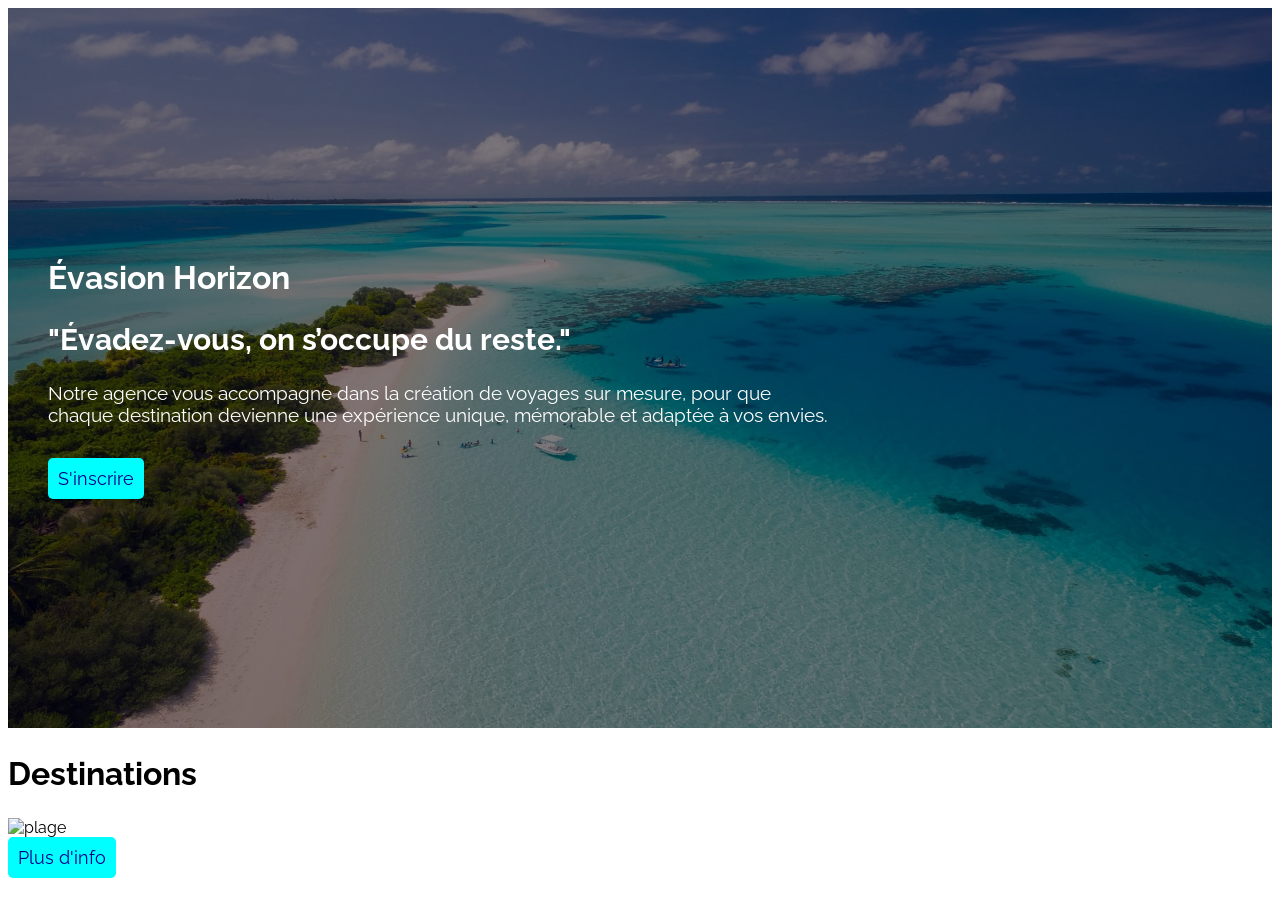
==== index.htm @ 5cdbf608 "Entete police" ====
<!DOCTYPE html>
<html lang="FR">
<head>
    <meta charset="UTF-8">
    <meta name="viewport" content="width=device-width, initial-scale=1.0">
    <link rel="stylesheet" href="sass/style.css">
    <link rel="preconnect" href="https://fonts.googleapis.com">
<link rel="preconnect" href="https://fonts.gstatic.com" crossorigin>
<link href="https://fonts.googleapis.com/css2?family=Raleway:ital,wght@0,100..900;1,100..900&display=swap" rel="stylesheet">
    <title>Accueil</title>
</head>
<body>
    
    
    <header class="TexteSurImage">
        <img class="TexteSurImage__image" src="sass/assets/maldives_main.jpg" alt="maldives">
        <div class="TexteSurImage__texte">
            <h1>Évasion Horizon</h1>
            <h2>"Évadez-vous, on s’occupe du reste."</h2>
            <p>Notre agence vous accompagne dans la création de voyages sur mesure, pour que chaque destination devienne une expérience unique, mémorable et adaptée à vos envies.</p>
            <button class="TexteSurImage__bouton" >
                <a>S'inscrire</a>
            </a>
        </div>
    </header>
    
    
    <main>
        <section class="cartes">
            <h1>Destinations</h1>
            
            <div class="carte">
                <div class="carte__texte">
                    <h1></h1>
                    <p></p>
                </div>
                <div>
                    <img class="carte__image" src="" alt="plage">
                </div>
                <button class="TexteSurImage__bouton">
                    <a>Plus d'info</a>
                </a>
            </button>
        </div>
    </section>
</main>

</body>
</html>
---- sass/style.css ----
/*
Theme Name: JHPeriple
Theme URI: https://wordpress.org/themes/JHPeriple/
Author: the WordPress team
Author URI: https://github.com/juahzm
Description: Our default theme for 2025 is designed to take full advantage of the flexibility of the block editor. Organizations and businesses have the ability to create dynamic landing pages with endless layouts using the group and column blocks. The centered content column and fine-tuned typography also makes it perfect for traditional blogs. Complete editor styles give you a good idea of what your content will look like, even before you publish. You can give your site a personal touch by changing the background colors and the accent color in the Customizer. The colors of all elements on your site are automatically calculated based on the colors you pick, ensuring a high, accessible color contrast for your visitors.
Tags: blog, one-column, custom-background, custom-colors, custom-logo, custom-menu, editor-style, featured-images, footer-widgets, full-width-template, rtl-language-support, sticky-post, theme-options, threaded-comments, translation-ready, block-styles, wide-blocks, accessibility-ready
Version: 1.3
Requires at least: 6.0
Tested up to: 6.5
Requires PHP: 7.0
License: GNU General Public License v2 or later
License URI: http://www.gnu.org/licenses/gpl-2.0.html
Text Domain: JHPeriple
This theme, like WordPress, is licensed under the GPL.
Use it to make something cool, have fun, and sharing travel experiences.
*/
/*les variables*/
/*les bases*/
html {
  font-family: "Raleway", serif;
  font-optical-sizing: auto;
  font-style: normal;
}

body {
  font-size: 16px;
}

h1 {
  font-size: clamp(1rem, 2.5vw, 3rem);
}

h2 {
  font-size: clamp(1rem, 2.5vw, 1.9rem);
}

p {
  font-size: clamp(1rem, 1.5vw, 1.5rem);
}

button {
  font-size: clamp(1rem, 1.5vw, 1.1rem);
  font-family: "Raleway", serif;
}

a {
  text-decoration: none;
  color: darkblue;
}
a:hover {
  color: aqua;
}

/*les composant*/
.TexteSurImage {
  display: flex;
  position: relative;
  align-items: center;
  justify-content: left;
  min-height: 80vmin;
  overflow: hidden;
  padding-left: 40px;
  padding-right: 40px;
}

.TexteSurImage:before {
  content: " ";
  position: absolute;
  top: 0;
  right: 0;
  bottom: 0;
  left: 0;
  display: block;
  z-index: -1;
  background-color: rgba(0, 0, 0, 0.5);
}

.TexteSurImage__image {
  position: absolute;
  z-index: -2;
  top: 0;
  right: 0;
  bottom: 0;
  left: 0;
  -o-object-fit: cover;
     object-fit: cover;
  display: block;
  height: 100%;
  width: 100%;
}

.TexteSurImage__texte {
  flex-basis: 30ch;
  color: white;
  font-size: 42px;
  text-align: left;
}

.TexteSurImage__bouton {
  padding: 10px;
  display: inline-block;
  border-radius: 5px;
  background-color: aqua;
  color: black;
  text-align: center;
  border: 0;
  width: -moz-fit-content;
  width: fit-content;
  text-decoration: none;
}

.TexteSurImage__bouton:hover {
  background-color: white;
  color: black;
}/*# sourceMappingURL=style.css.map */
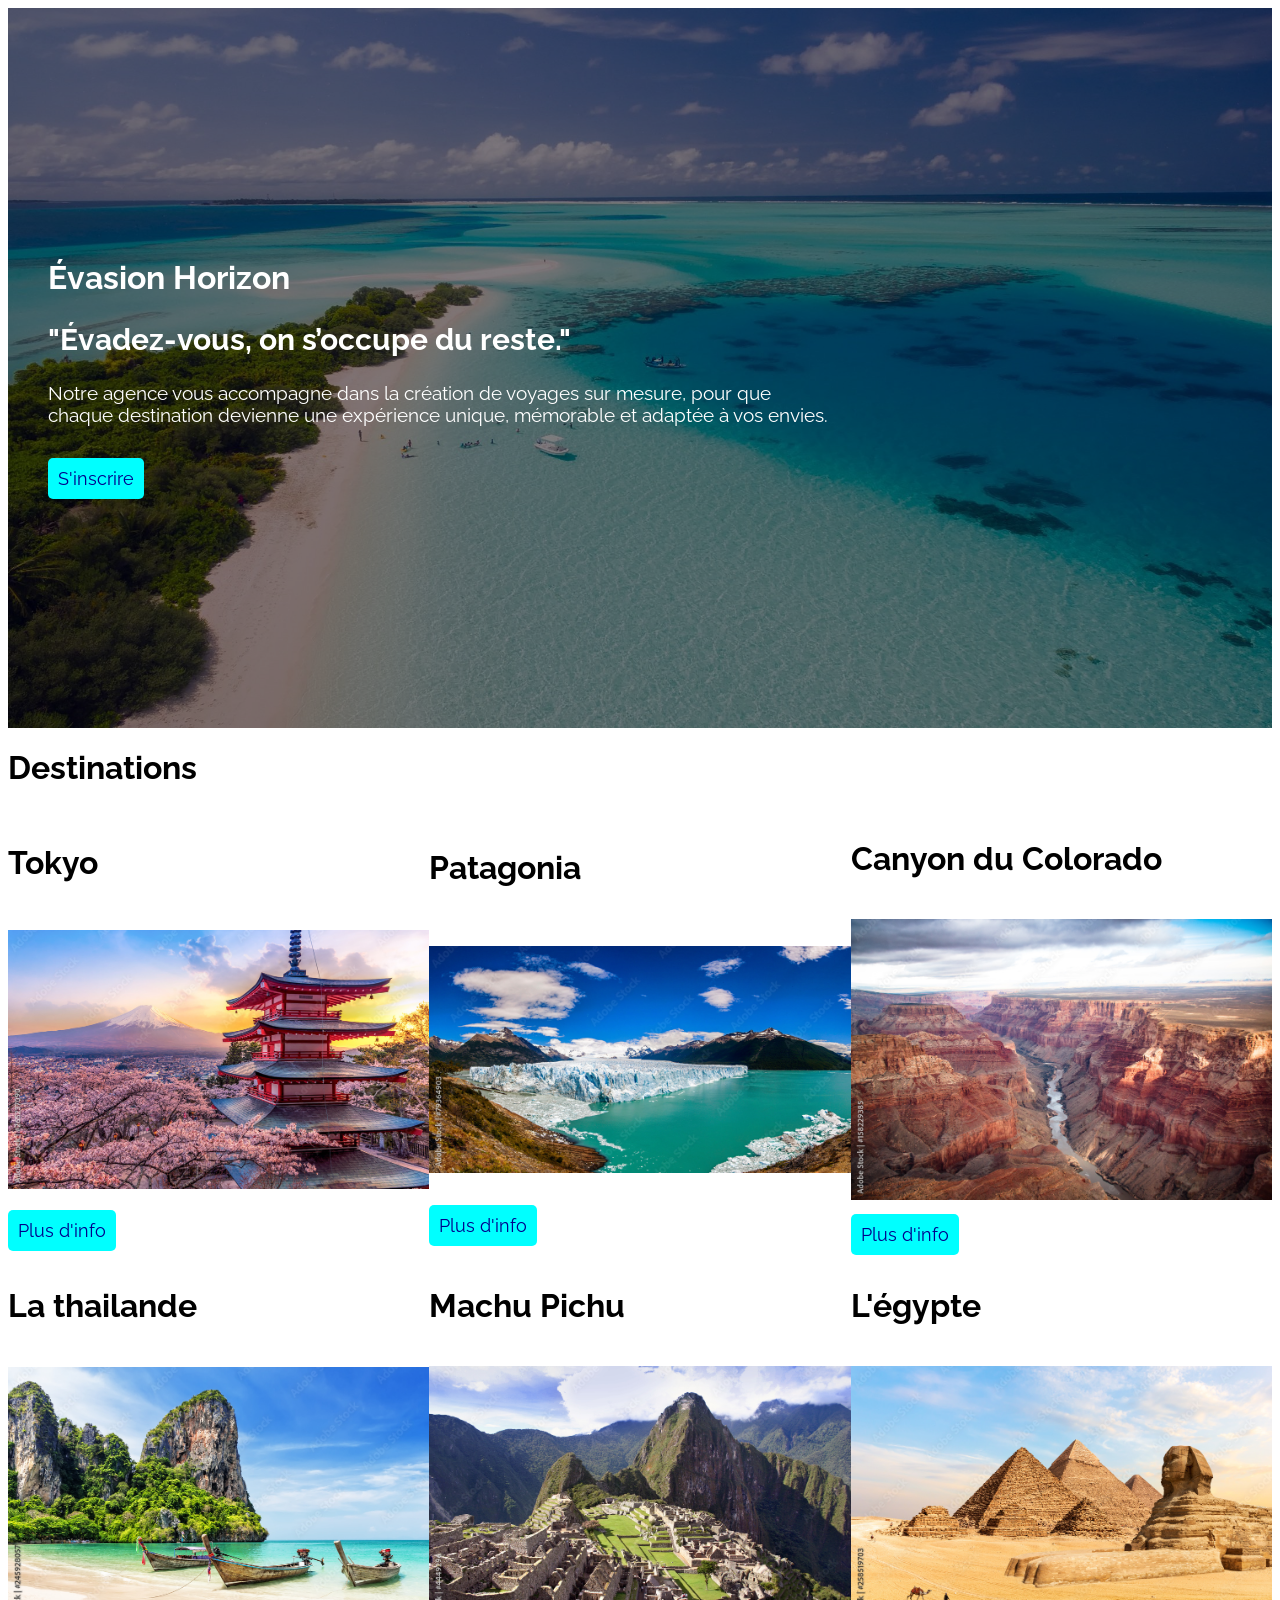
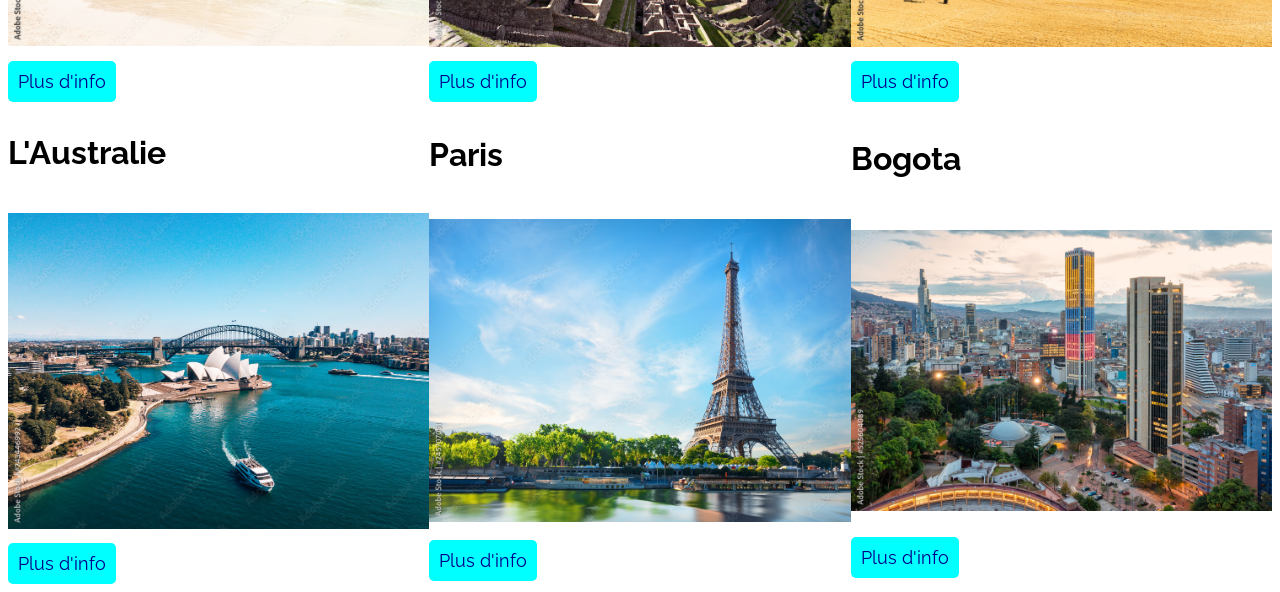
==== commit 52f13d45: "Images" ====
--- a/index.htm
+++ b/index.htm
@@ -5,8 +5,8 @@
     <meta name="viewport" content="width=device-width, initial-scale=1.0">
     <link rel="stylesheet" href="sass/style.css">
     <link rel="preconnect" href="https://fonts.googleapis.com">
-<link rel="preconnect" href="https://fonts.gstatic.com" crossorigin>
-<link href="https://fonts.googleapis.com/css2?family=Raleway:ital,wght@0,100..900;1,100..900&display=swap" rel="stylesheet">
+    <link rel="preconnect" href="https://fonts.gstatic.com" crossorigin>
+    <link href="https://fonts.googleapis.com/css2?family=Raleway:ital,wght@0,100..900;1,100..900&display=swap" rel="stylesheet">
     <title>Accueil</title>
 </head>
 <body>
@@ -26,24 +26,141 @@
     
     
     <main>
-        <section class="cartes">
-            <h1>Destinations</h1>
+
+        <h1>Destinations</h1>
+        
+        <section class="Grille">
             
-            <div class="carte">
-                <div class="carte__texte">
-                    <h1></h1>
-                    <p></p>
+            <article class="Grille__carte">
+                <div class="Grille__carte-titre">
+                    <h1>Tokyo</h1>
                 </div>
-                <div>
-                    <img class="carte__image" src="" alt="plage">
-                </div>
+                
+                <picture>
+                    <img class="Grille__carte-image" src="sass/assets/tokio.jpeg" alt="tokio">
+                </picture>
                 <button class="TexteSurImage__bouton">
                     <a>Plus d'info</a>
-                </a>
-            </button>
-        </div>
-    </section>
-</main>
+                </button>
+                
+            </article>
 
+            <article class="Grille__carte">
+                <div class="Grille__carte-titre">
+                    <h1>Patagonia</h1>
+                </div>
+                
+                <picture>
+                    <img class="Grille__carte-image" src="sass/assets/argentina.jpeg" alt="argentina">
+                </picture>
+                <button class="TexteSurImage__bouton">
+                    <a>Plus d'info</a>
+                </button>
+                
+            </article>
+
+            <article class="Grille__carte">
+                <div class="Grille__carte-titre">
+                    <h1>Canyon du Colorado</h1>
+                </div>
+                
+                <picture>
+                    <img class="Grille__carte-image" src="sass/assets/canyon.jpeg" alt="canyon">
+                </picture>
+                <button class="TexteSurImage__bouton">
+                    <a>Plus d'info</a>
+                </button>
+                
+            </article>
+
+            <article class="Grille__carte">
+                <div class="Grille__carte-titre">
+                    <h1>La thailande</h1>
+                </div>
+                
+                <picture>
+                    <img class="Grille__carte-image" src="sass/assets/tailandia.jpeg" alt="tailandia">
+                </picture>
+                <button class="TexteSurImage__bouton">
+                    <a>Plus d'info</a>
+                </button>
+                
+            </article>
+
+            <article class="Grille__carte">
+                <div class="Grille__carte-titre">
+                    <h1>Machu Pichu</h1>
+                </div>
+                
+                <picture>
+                    <img class="Grille__carte-image" src="sass/assets/peru.jpeg" alt="Peru">
+                </picture>
+                <button class="TexteSurImage__bouton">
+                    <a>Plus d'info</a>
+                </button>
+                
+            </article>
+
+            <article class="Grille__carte">
+                <div class="Grille__carte-titre">
+                    <h1>L'égypte</h1>
+                </div>
+                
+                <picture>
+                    <img class="Grille__carte-image" src="sass/assets/egypt.jpeg" alt="egypt">
+                </picture>
+                <button class="TexteSurImage__bouton">
+                    <a>Plus d'info</a>
+                </button>
+                
+            </article>
+
+            <article class="Grille__carte">
+                <div class="Grille__carte-titre">
+                    <h1>L'Australie</h1>
+                </div>
+                
+                <picture>
+                    <img class="Grille__carte-image" src="sass/assets/sydney.jpeg" alt="sydney">
+                </picture>
+                <button class="TexteSurImage__bouton">
+                    <a>Plus d'info</a>
+                </button>
+                
+            </article>
+
+            <article class="Grille__carte">
+                <div class="Grille__carte-titre">
+                    <h1>Paris</h1>
+                </div>
+                
+                <picture>
+                    <img class="Grille__carte-image" src="sass/assets/paris.jpeg" alt="paris">
+                </picture>
+                <button class="TexteSurImage__bouton">
+                    <a>Plus d'info</a>
+                </button>
+                
+            </article>
+
+            <article class="Grille__carte">
+                <div class="Grille__carte-titre">
+                    <h1>Bogota</h1>
+                </div>
+                
+                <picture>
+                    <img class="Grille__carte-image" src="sass/assets/bogota.jpeg" alt="bogota">
+                </picture>
+                <button class="TexteSurImage__bouton">
+                    <a>Plus d'info</a>
+                </button>
+                
+            </article>
+            
+        </section>
+        
+    
+    </main>
+    
 </body>
 </html>
--- a/sass/style.css
+++ b/sass/style.css
@@ -42,6 +42,10 @@
 button {
   font-size: clamp(1rem, 1.5vw, 1.1rem);
   font-family: "Raleway", serif;
+}
+
+img {
+  max-width: 100%;
 }
 
 a {
@@ -113,4 +117,19 @@
 .TexteSurImage__bouton:hover {
   background-color: white;
   color: black;
+}
+
+.Grille {
+  display: grid;
+  grid-template-columns: repeat(auto-fit, minmax(40ch, 1fr));
+}
+.Grille .Grille__carte {
+  background-color: white;
+}
+
+.Grille__carte {
+  display: flex;
+  flex-wrap: wrap;
+  gap: 10px;
+  align-items: center;
 }/*# sourceMappingURL=style.css.map */
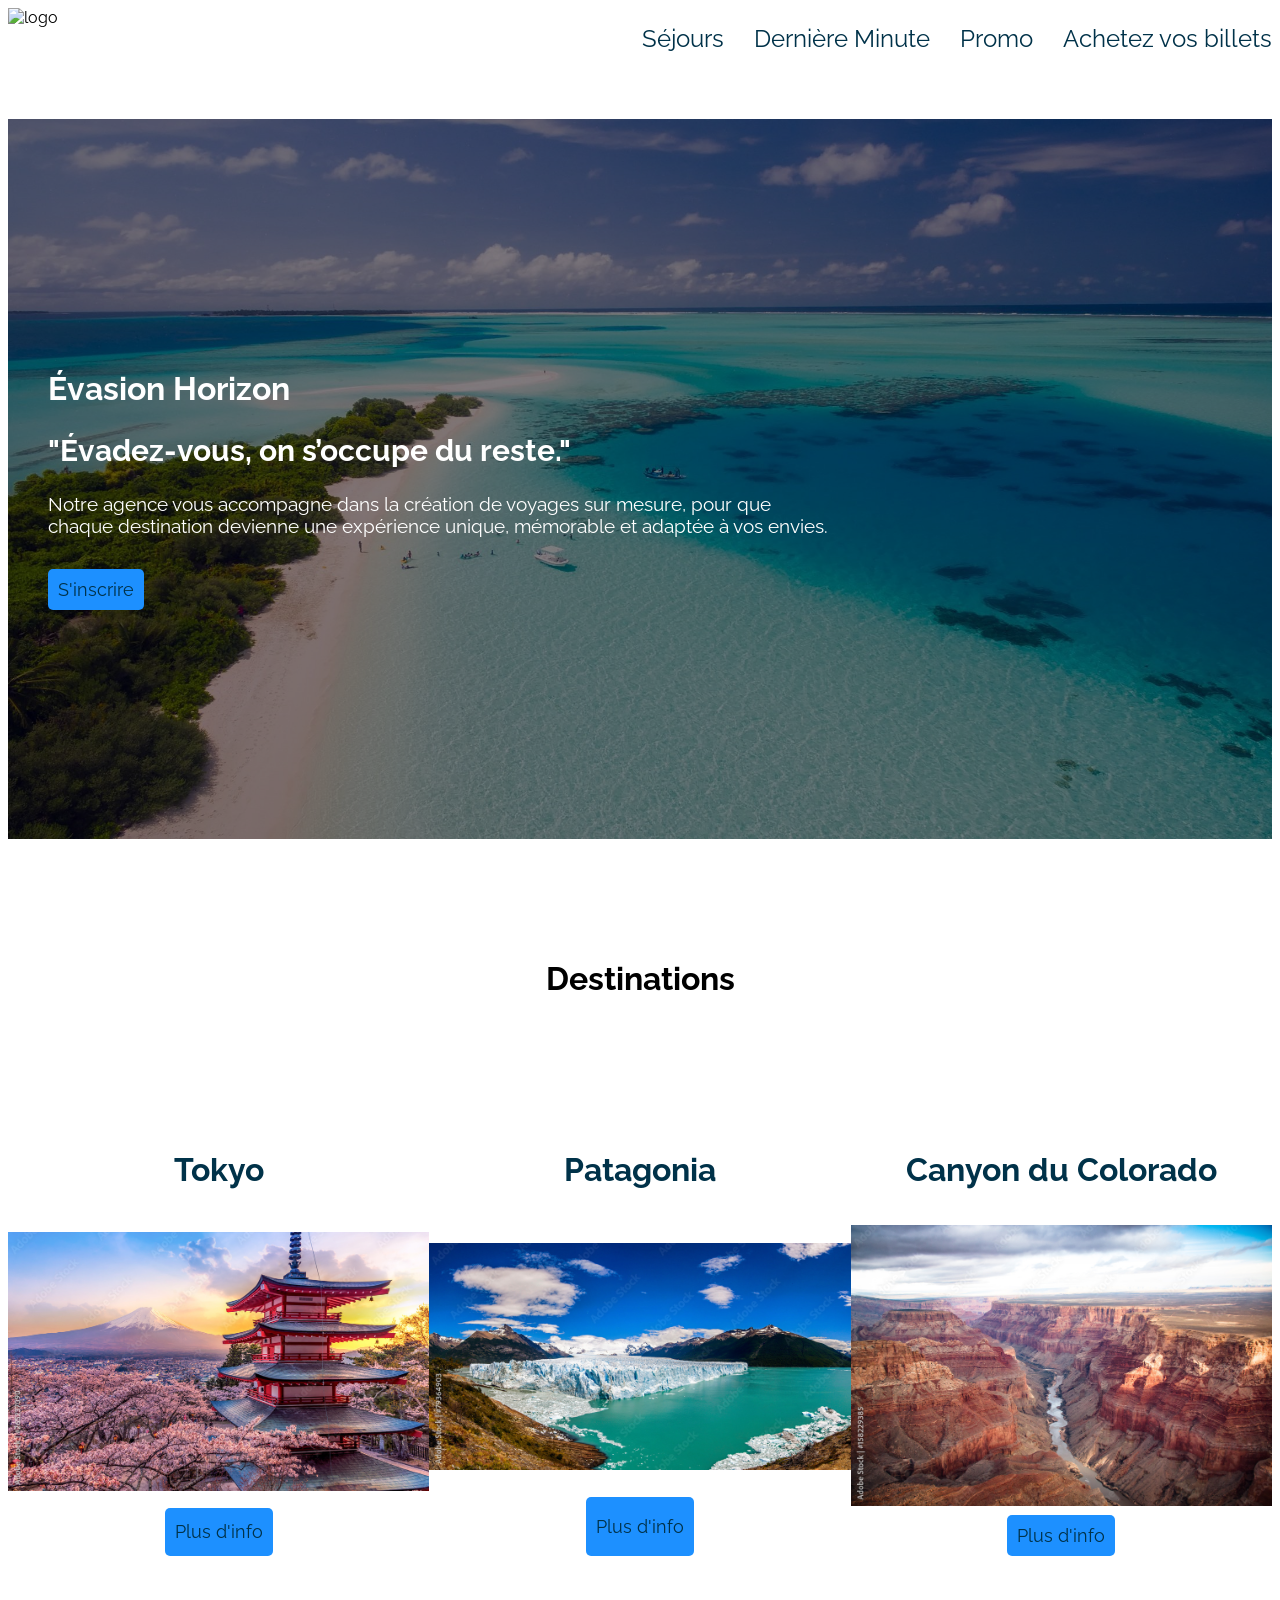
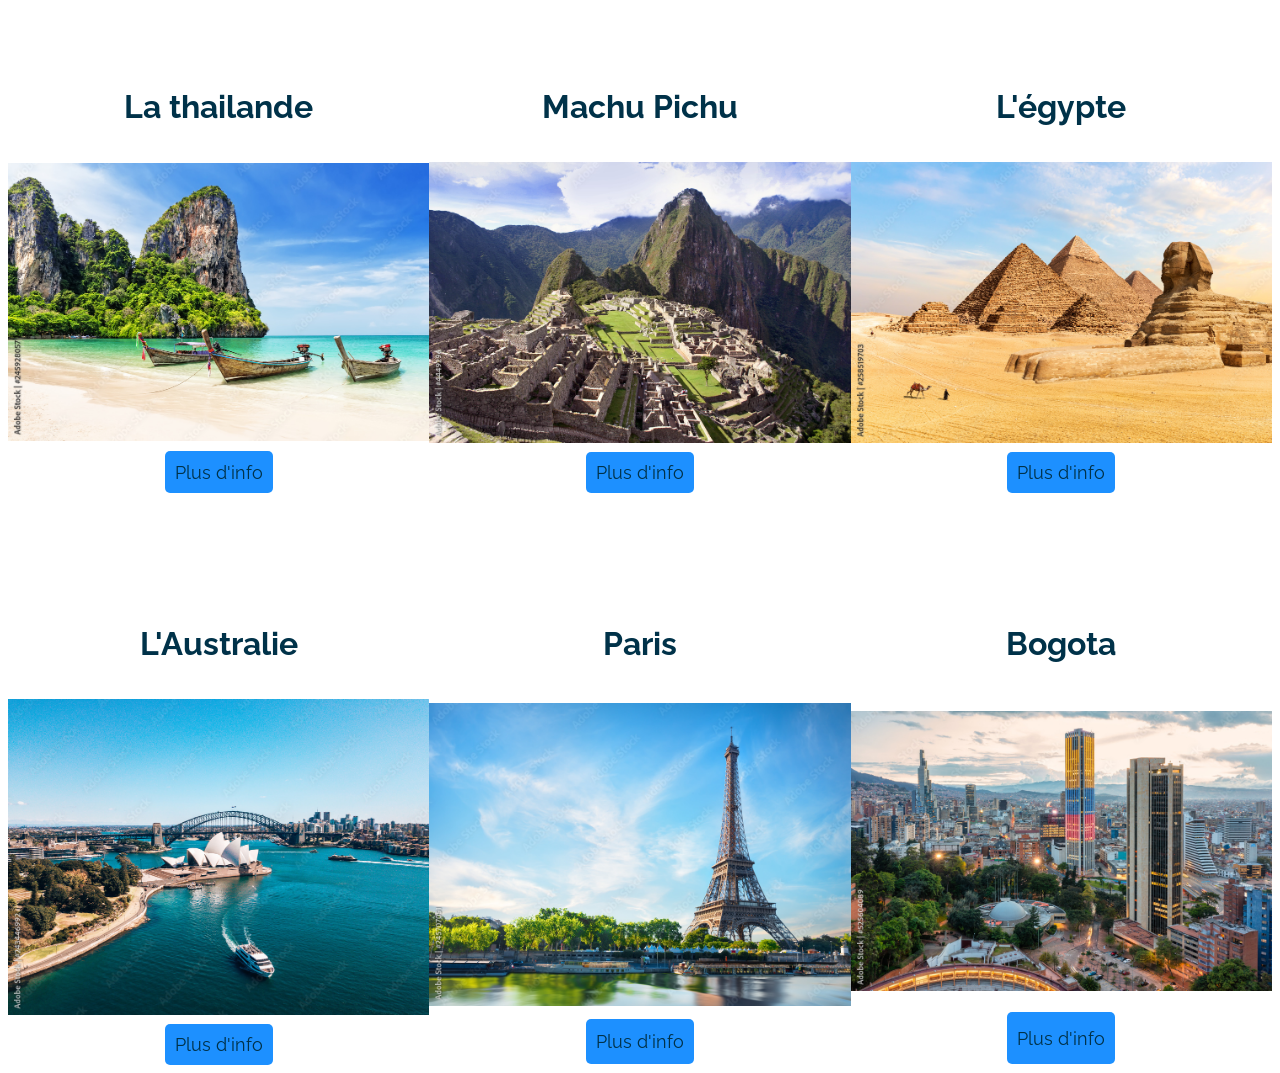
==== commit f136a939: "Navigation" ====
--- a/index.htm
+++ b/index.htm
@@ -10,6 +10,22 @@
     <title>Accueil</title>
 </head>
 <body>
+
+    <nav class="navigation_principal">
+
+    
+        <div>
+            <img src="" alt="logo">
+
+        </div>
+        <ul>
+
+            <li><a href="">Séjours</a></li>
+            <li><a href="">Dernière Minute</a></li>
+            <li><a href="">Promo</a></li>
+            <li><a href="">Achetez vos billets</a></li>
+        </ul>
+    </nav>
     
     
     <header class="TexteSurImage">
@@ -27,7 +43,9 @@
     
     <main>
 
-        <h1>Destinations</h1>
+        <div class="titres">
+            <h1>Destinations</h1>
+        </div>
         
         <section class="Grille">
             
--- a/sass/style.css
+++ b/sass/style.css
@@ -42,18 +42,42 @@
 button {
   font-size: clamp(1rem, 1.5vw, 1.1rem);
   font-family: "Raleway", serif;
+  color: white;
 }
 
 img {
   max-width: 100%;
 }
 
+.flex-column {
+  display: flex;
+  flex-direction: column;
+}
+
+.flex-row {
+  display: flex;
+  flex-direction: row;
+}
+
+.titres {
+  display: flex;
+  flex-direction: row;
+  justify-content: center;
+  padding: 0;
+  margin: 0;
+  text-align: center;
+}
+
+.titres {
+  margin-top: 100px;
+}
+
 a {
   text-decoration: none;
-  color: darkblue;
+  color: #003249;
 }
 a:hover {
-  color: aqua;
+  color: white;
 }
 
 /*les composant*/
@@ -105,8 +129,8 @@
   padding: 10px;
   display: inline-block;
   border-radius: 5px;
-  background-color: aqua;
-  color: black;
+  background-color: #1d90ff;
+  color: white;
   text-align: center;
   border: 0;
   width: -moz-fit-content;
@@ -115,8 +139,8 @@
 }
 
 .TexteSurImage__bouton:hover {
-  background-color: white;
-  color: black;
+  background-color: gray;
+  color: white;
 }
 
 .Grille {
@@ -125,11 +149,68 @@
 }
 .Grille .Grille__carte {
   background-color: white;
-}
-
-.Grille__carte {
-  display: flex;
+  color: #003249;
+  display: flex;
+  flex-direction: row;
   flex-wrap: wrap;
+  gap: 5px;
+  justify-content: center;
+  margin-top: 100px;
+}
+
+.Grille__carte-titre {
+  display: flex;
+  flex-direction: row;
+  justify-content: center;
+  padding: 0;
+  margin: 0;
+  text-align: center;
+}
+
+ul {
+  display: flex;
+  flex-direction: row;
+  pointer-events: none;
+}
+
+nav ul {
+  list-style-type: none;
+  padding: 0;
+}
+
+li {
+  font-family: "Raleway", serif;
+  font-size: 1.5em;
+}
+
+.navigation_principal > ul {
+  display: flex;
   gap: 10px;
-  align-items: center;
+  color: #003249;
+  gap: 30px;
+}
+
+.navigation_principal {
+  display: flex;
+  flex-wrap: wrap;
+  margin-bottom: 50px;
+  justify-content: space-between;
+}
+
+.navigation_principal > div {
+  display: flex;
+  flex-basis: 7.5ch;
+  flex-shrink: 0;
+  height: -moz-fit-content;
+  height: fit-content;
+  width: -moz-fit-content;
+  width: fit-content;
+}
+
+.navigation_principal img {
+  display: flex;
+  flex-wrap: wrap;
+  width: 60px;
+  height: -moz-fit-content;
+  height: fit-content;
 }/*# sourceMappingURL=style.css.map */
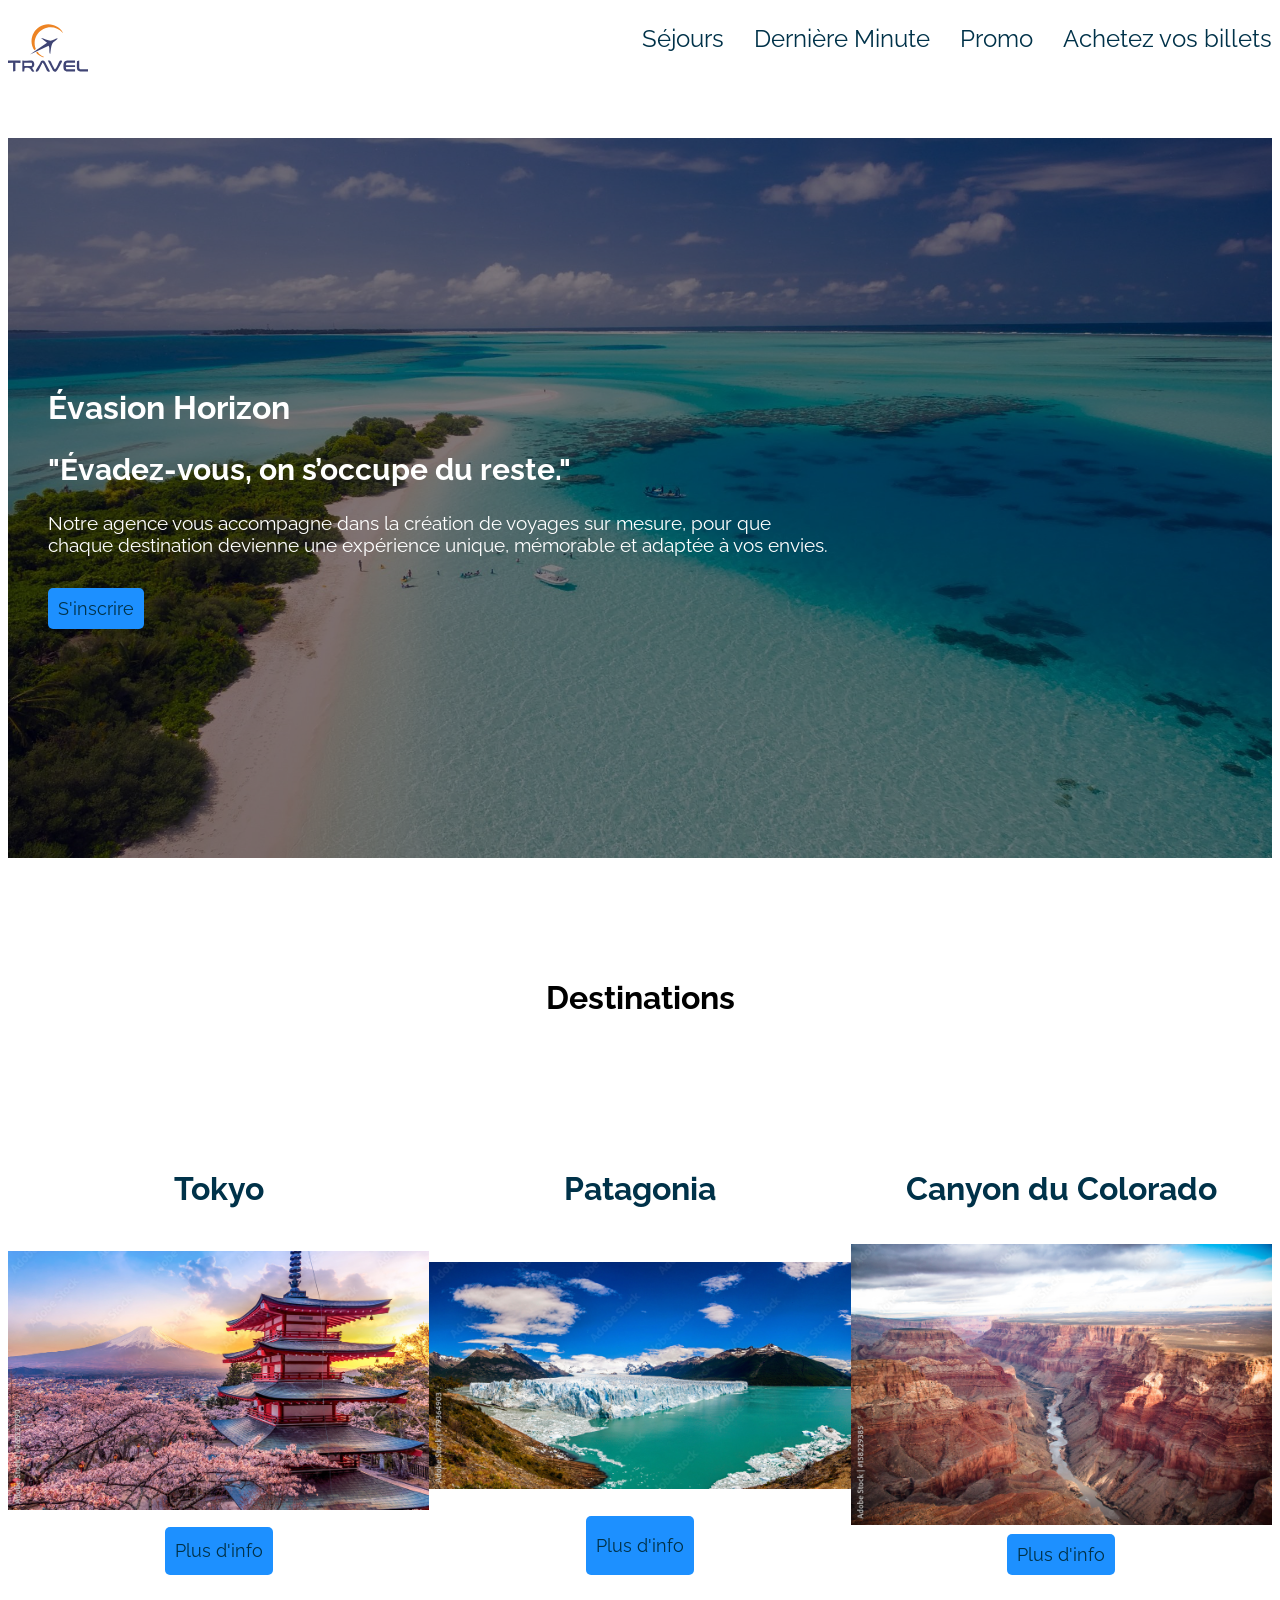
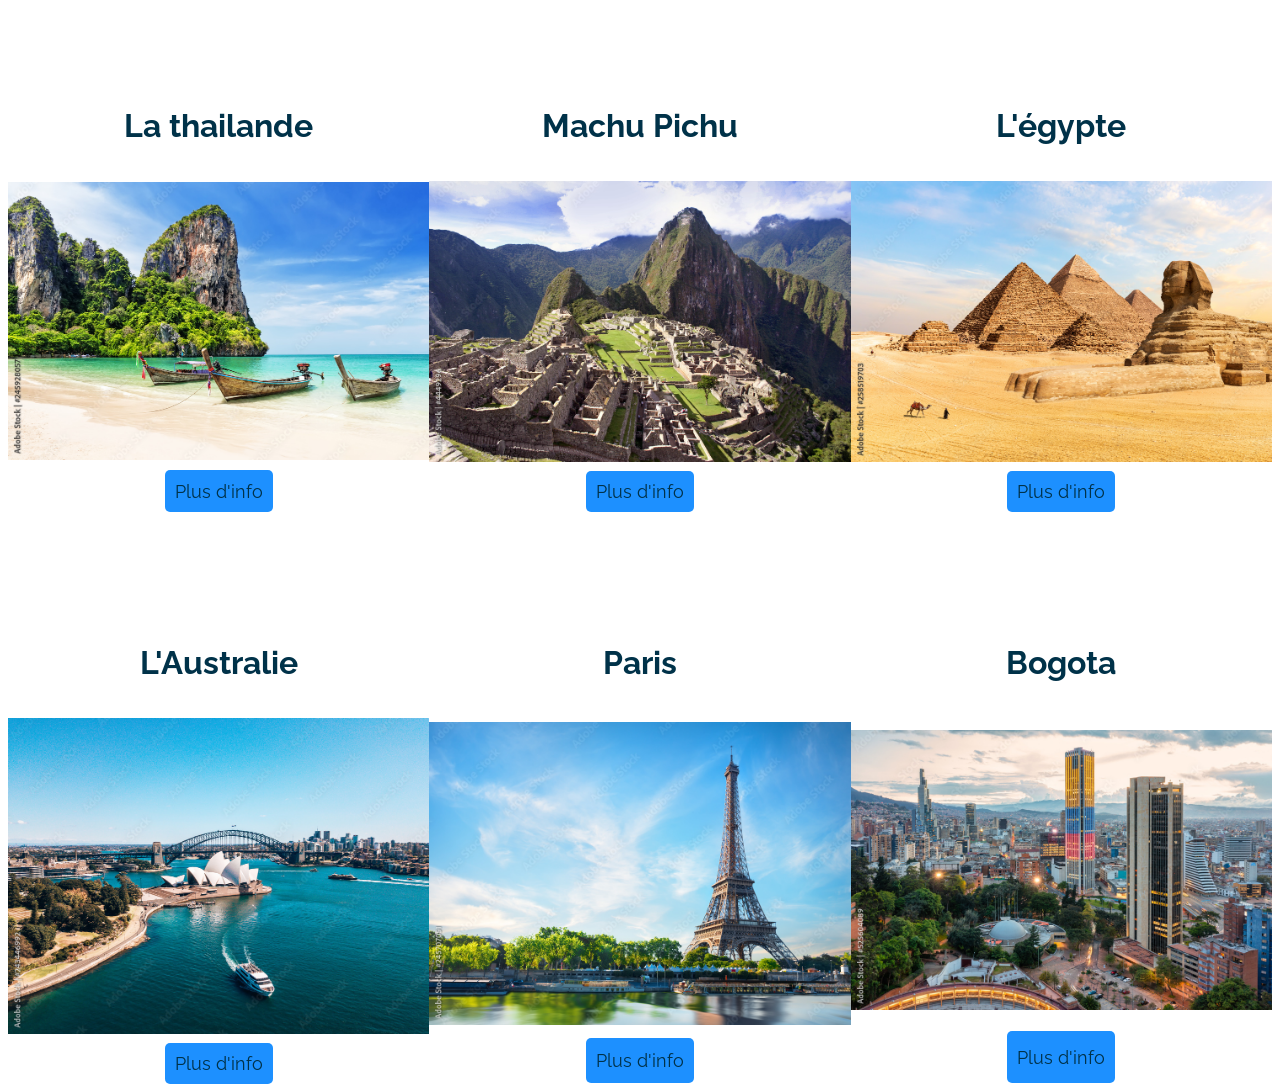
==== commit 6267fe74: "LogoSVG" ====
--- a/index.htm
+++ b/index.htm
@@ -15,7 +15,7 @@
 
     
         <div>
-            <img src="" alt="logo">
+            <img class="logo" src="sass/assets/svg/logo.svg" alt="logo">
 
         </div>
         <ul>
--- a/sass/style.css
+++ b/sass/style.css
@@ -213,4 +213,9 @@
   width: 60px;
   height: -moz-fit-content;
   height: fit-content;
+}
+
+.logo {
+  min-width: 80px;
+  min-height: 80px;
 }/*# sourceMappingURL=style.css.map */
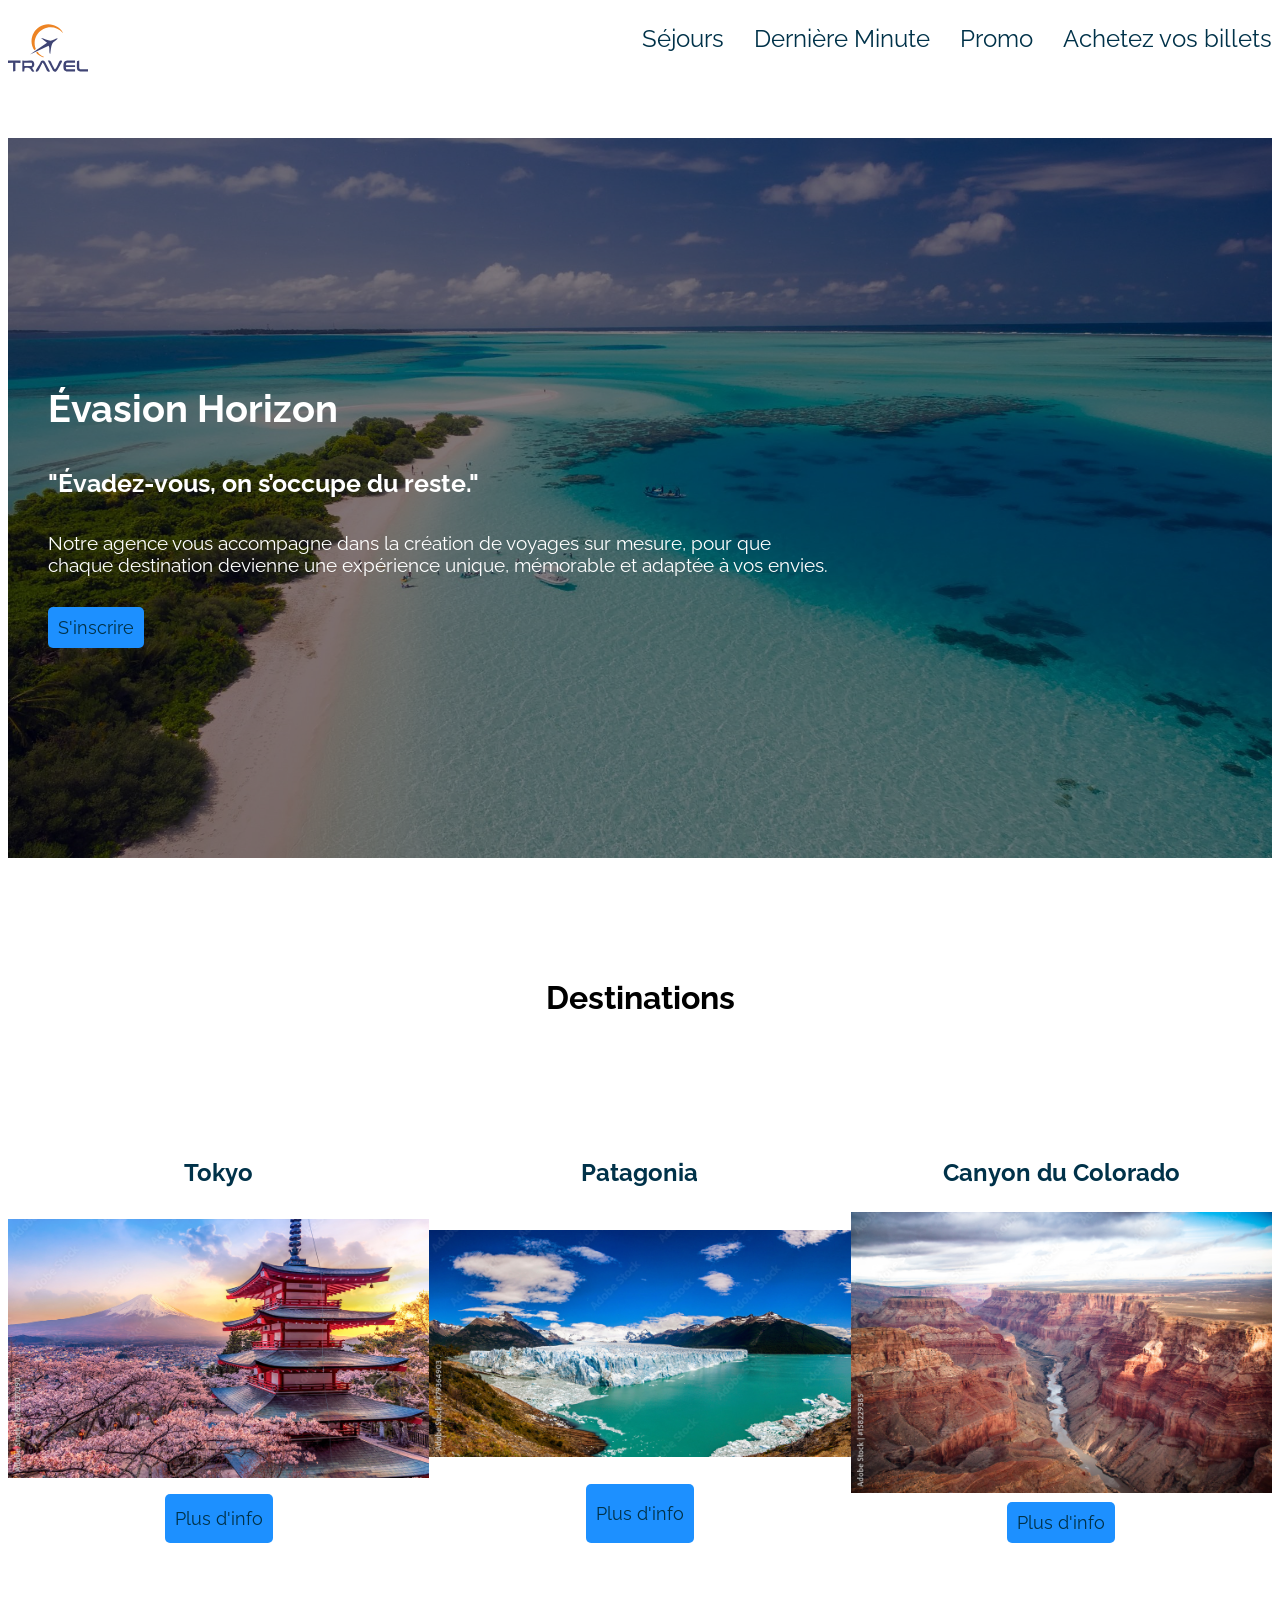
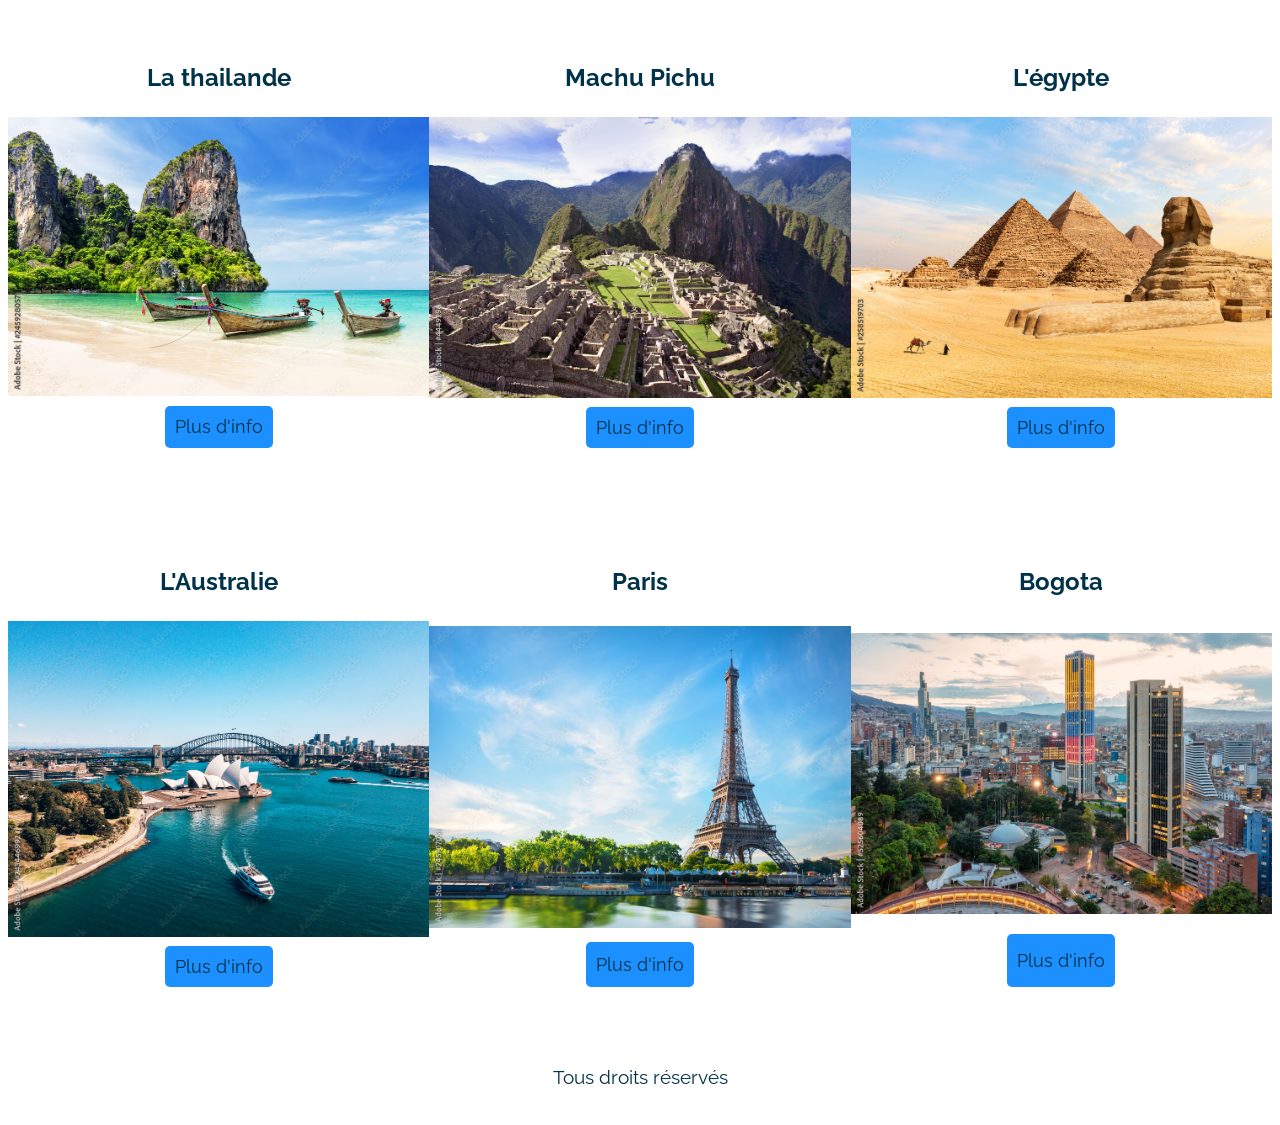
==== commit 02279a60: "Pie de Page" ====
--- a/index.htm
+++ b/index.htm
@@ -13,13 +13,10 @@
 
     <nav class="navigation_principal">
 
-    
         <div>
             <img class="logo" src="sass/assets/svg/logo.svg" alt="logo">
-
         </div>
         <ul>
-
             <li><a href="">Séjours</a></li>
             <li><a href="">Dernière Minute</a></li>
             <li><a href="">Promo</a></li>
@@ -31,8 +28,8 @@
     <header class="TexteSurImage">
         <img class="TexteSurImage__image" src="sass/assets/maldives_main.jpg" alt="maldives">
         <div class="TexteSurImage__texte">
-            <h1>Évasion Horizon</h1>
-            <h2>"Évadez-vous, on s’occupe du reste."</h2>
+            <h3>Évasion Horizon</h3>
+            <h4>"Évadez-vous, on s’occupe du reste."</h4>
             <p>Notre agence vous accompagne dans la création de voyages sur mesure, pour que chaque destination devienne une expérience unique, mémorable et adaptée à vos envies.</p>
             <button class="TexteSurImage__bouton" >
                 <a>S'inscrire</a>
@@ -51,7 +48,7 @@
             
             <article class="Grille__carte">
                 <div class="Grille__carte-titre">
-                    <h1>Tokyo</h1>
+                    <h2>Tokyo</h2>
                 </div>
                 
                 <picture>
@@ -65,7 +62,7 @@
 
             <article class="Grille__carte">
                 <div class="Grille__carte-titre">
-                    <h1>Patagonia</h1>
+                    <h2>Patagonia</h2>
                 </div>
                 
                 <picture>
@@ -79,7 +76,7 @@
 
             <article class="Grille__carte">
                 <div class="Grille__carte-titre">
-                    <h1>Canyon du Colorado</h1>
+                    <h2>Canyon du Colorado</h2>
                 </div>
                 
                 <picture>
@@ -93,7 +90,7 @@
 
             <article class="Grille__carte">
                 <div class="Grille__carte-titre">
-                    <h1>La thailande</h1>
+                    <h2>La thailande</h2>
                 </div>
                 
                 <picture>
@@ -107,7 +104,7 @@
 
             <article class="Grille__carte">
                 <div class="Grille__carte-titre">
-                    <h1>Machu Pichu</h1>
+                    <h2>Machu Pichu</h2>
                 </div>
                 
                 <picture>
@@ -121,7 +118,7 @@
 
             <article class="Grille__carte">
                 <div class="Grille__carte-titre">
-                    <h1>L'égypte</h1>
+                    <h2>L'égypte</h2>
                 </div>
                 
                 <picture>
@@ -135,7 +132,7 @@
 
             <article class="Grille__carte">
                 <div class="Grille__carte-titre">
-                    <h1>L'Australie</h1>
+                    <h2>L'Australie</h2>
                 </div>
                 
                 <picture>
@@ -149,7 +146,7 @@
 
             <article class="Grille__carte">
                 <div class="Grille__carte-titre">
-                    <h1>Paris</h1>
+                    <h2>Paris</h2>
                 </div>
                 
                 <picture>
@@ -163,7 +160,7 @@
 
             <article class="Grille__carte">
                 <div class="Grille__carte-titre">
-                    <h1>Bogota</h1>
+                    <h2>Bogota</h2>
                 </div>
                 
                 <picture>
@@ -176,6 +173,10 @@
             </article>
             
         </section>
+
+        <footer>
+            <p>Tous droits réservés</p>
+        </footer>
         
     
     </main>
--- a/sass/style.css
+++ b/sass/style.css
@@ -32,7 +32,17 @@
 }
 
 h2 {
-  font-size: clamp(1rem, 2.5vw, 1.9rem);
+  font-family: "Raleway", serif;
+  font-size: 1.5em;
+  color: #003249;
+}
+
+h3 {
+  font-size: 0.9em;
+}
+
+h4 {
+  font-size: 0.6em;
 }
 
 p {
@@ -218,4 +228,11 @@
 .logo {
   min-width: 80px;
   min-height: 80px;
+}
+
+footer {
+  margin-top: 50px;
+  text-align: center;
+  padding: 10px;
+  color: #003249;
 }/*# sourceMappingURL=style.css.map */
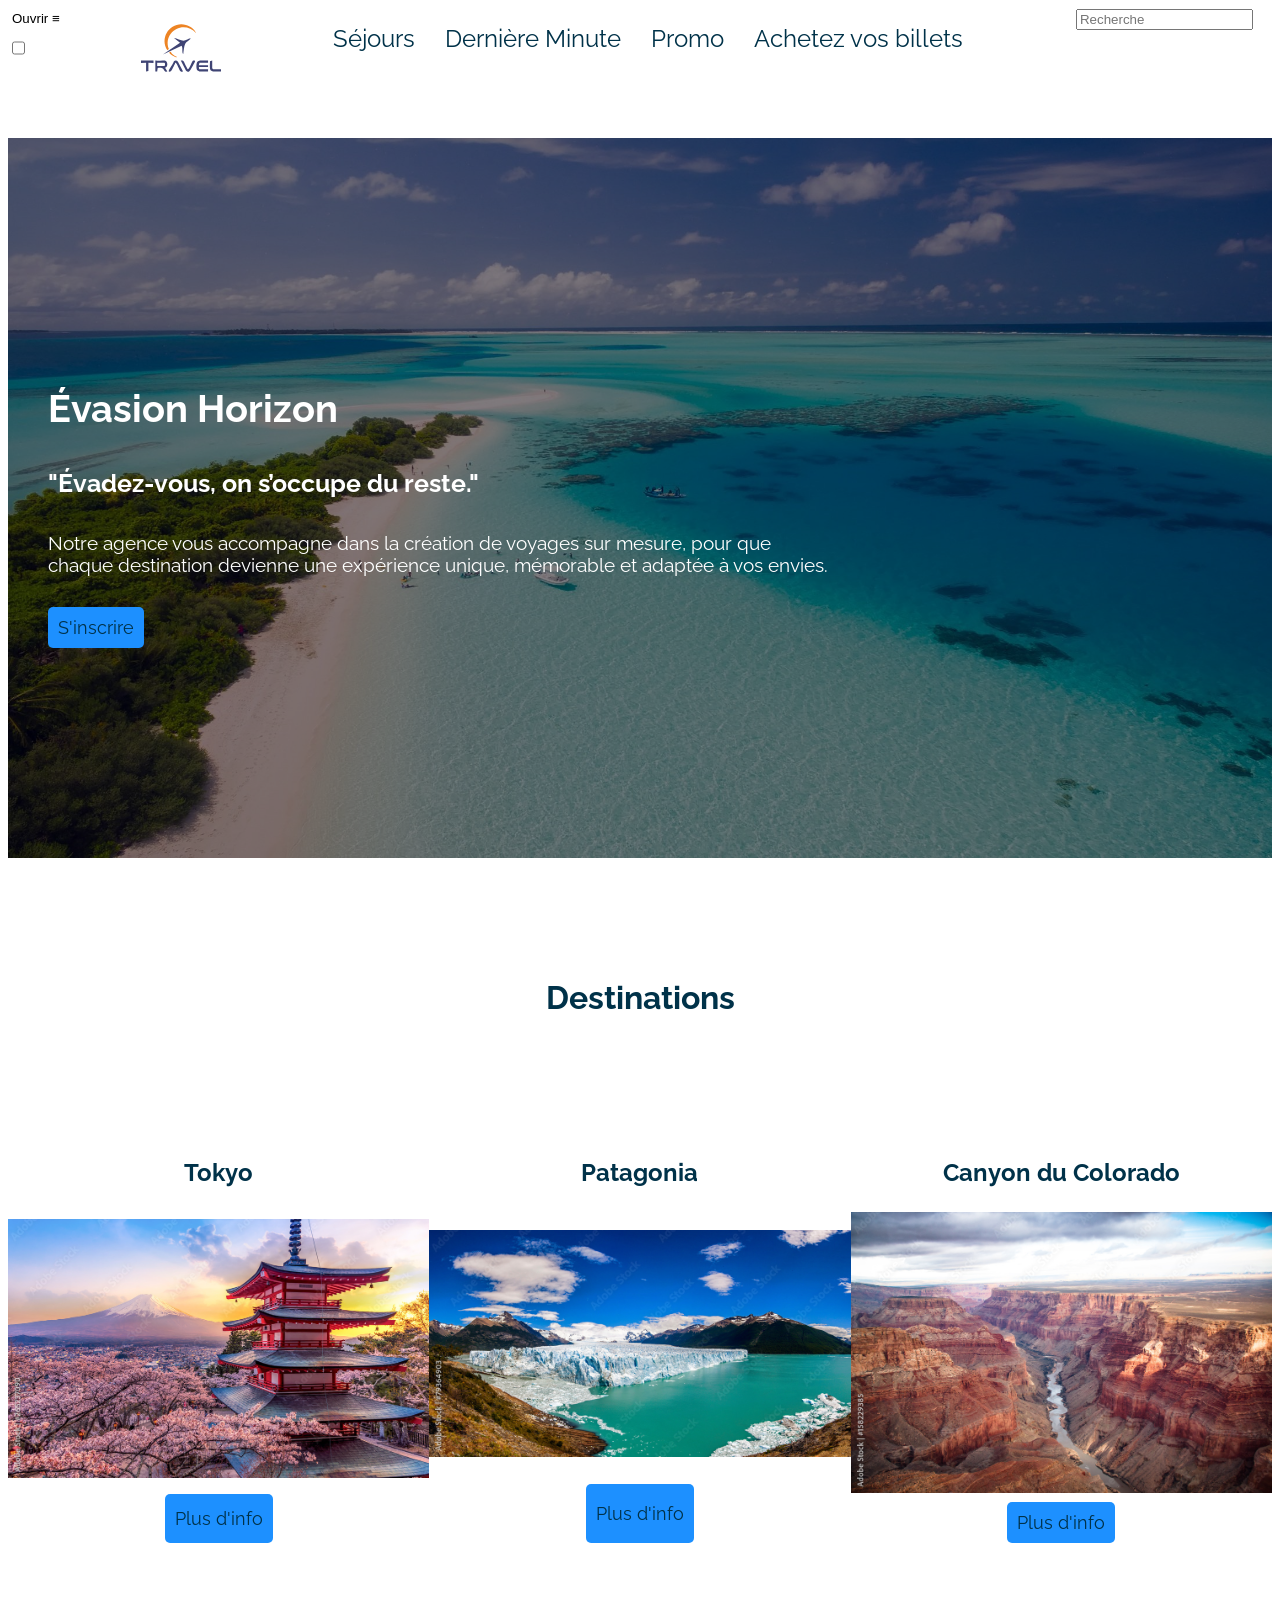
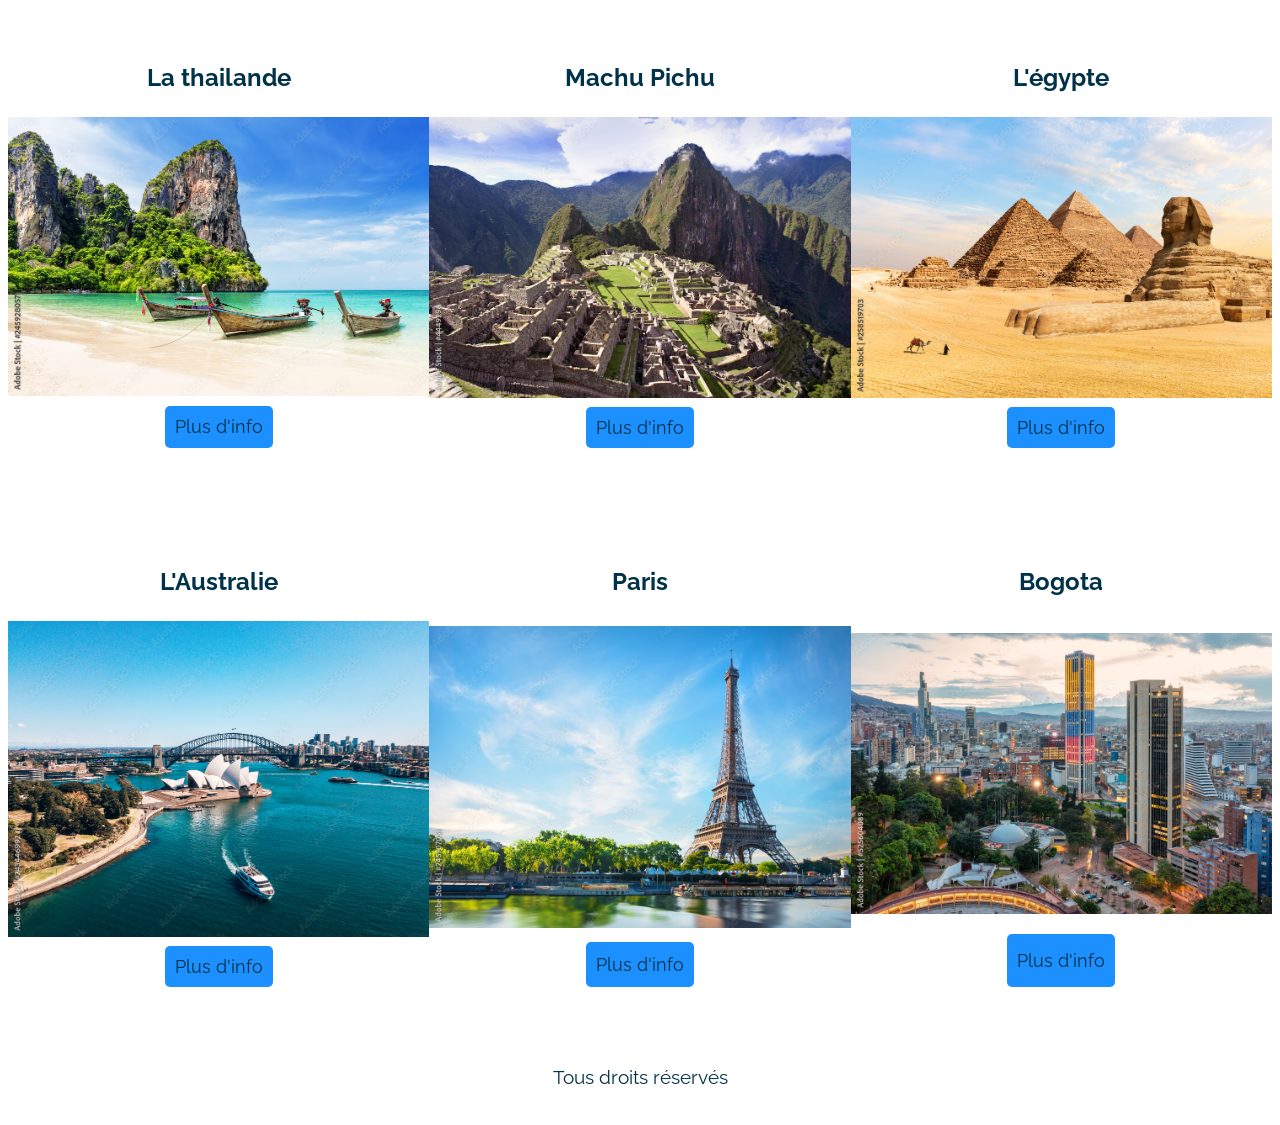
==== commit 5c57ed87: "Addition menu mobile" ====
--- a/index.htm
+++ b/index.htm
@@ -11,17 +11,23 @@
 </head>
 <body>
 
-    <nav class="navigation_principal">
+    <nav class="navigationPrincipal">
+        <input class="navigationPrincipal__input pour-ouvrir-fermer bouton-3d" type="checkbox">
 
-        <div>
-            <img class="logo" src="sass/assets/svg/logo.svg" alt="logo">
+        <div class="navigationPrincipal__conteneurDIV">
+            <img class="logo navigationPrincipal__image" src="sass/assets/svg/logo.svg" alt="logo">
         </div>
-        <ul>
+        <ul class="navigationPrincipal__conteneurUL">
             <li><a href="">Séjours</a></li>
             <li><a href="">Dernière Minute</a></li>
             <li><a href="">Promo</a></li>
             <li><a href="">Achetez vos billets</a></li>
         </ul>
+
+        <form class="Recherche">
+            <input type="text" placeholder="Recherche" class="Recherche__input">
+            <img class="Recherche__image" src="assets/p" width="15px" height="16px">
+        </form>
     </nav>
     
     
--- a/sass/style.css
+++ b/sass/style.css
@@ -1,3 +1,4 @@
+@charset "UTF-8";
 /*
 Theme Name: JHPeriple
 Theme URI: https://wordpress.org/themes/JHPeriple/
@@ -21,6 +22,7 @@
   font-family: "Raleway", serif;
   font-optical-sizing: auto;
   font-style: normal;
+  color: #003249;
 }
 
 body {
@@ -193,21 +195,21 @@
   font-size: 1.5em;
 }
 
-.navigation_principal > ul {
+.navigationPrincipal__conteneurUL {
   display: flex;
   gap: 10px;
   color: #003249;
   gap: 30px;
 }
 
-.navigation_principal {
+.navigationPrincipal {
   display: flex;
   flex-wrap: wrap;
   margin-bottom: 50px;
   justify-content: space-between;
 }
 
-.navigation_principal > div {
+.navigationPrincipal__conteneurDIV {
   display: flex;
   flex-basis: 7.5ch;
   flex-shrink: 0;
@@ -217,7 +219,7 @@
   width: fit-content;
 }
 
-.navigation_principal img {
+.navigationPrincipal__image {
   display: flex;
   flex-wrap: wrap;
   width: 60px;
@@ -230,6 +232,45 @@
   min-height: 80px;
 }
 
+/*Navigation mobile*/
+@media (max-width: 840px) {
+  .navigationPrincipal {
+    margin: 0;
+    position: fixed;
+    inset: 0;
+  }
+  .navigationPrincipal__conteneurUL {
+    flex-direction: column;
+  }
+  .navigationPrincipal__input.pour-ouvrir-fermer {
+    margin-left: auto;
+    -webkit-appearance: none;
+       -moz-appearance: none;
+            appearance: none;
+    cursor: pointer;
+    pointer-events: all;
+    display: block;
+  }
+}
+.navigationPrincipal:has(input.pour-ouvrir-fermer:not(:checked)) {
+  pointer-events: none;
+  background-color: transparent;
+}
+
+.navigationPrincipal::has(input.pour-ouvrir-fermer:not(:checked)) a {
+  opacity: 0;
+}
+
+.navigationPrincipal__input.pour-ouvrir-fermer:before {
+  display: block;
+  min-width: 8ch;
+  content: "Ouvrir ≡";
+}
+
+.navigationPrincipal__input.pour-ouvrir-fermer:checked:before {
+  content: "Fermer ≡";
+}
+
 footer {
   margin-top: 50px;
   text-align: center;
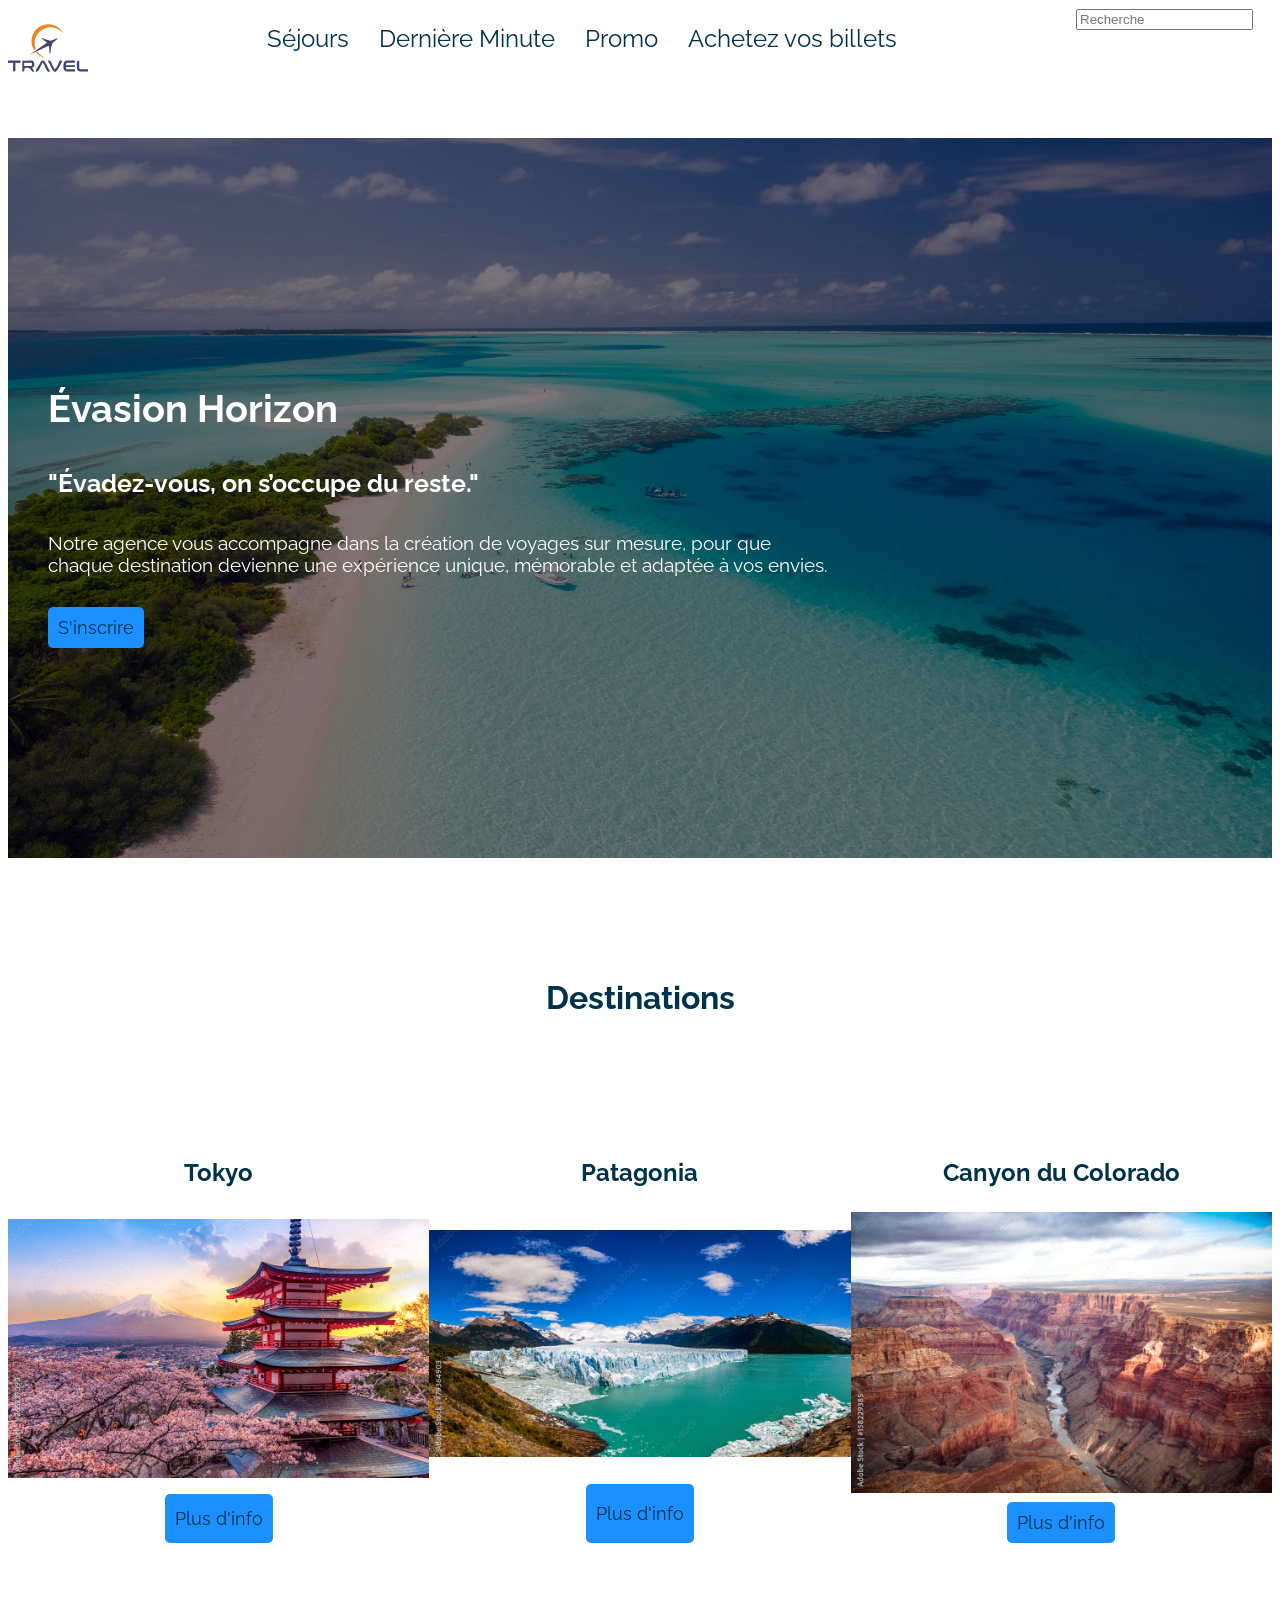
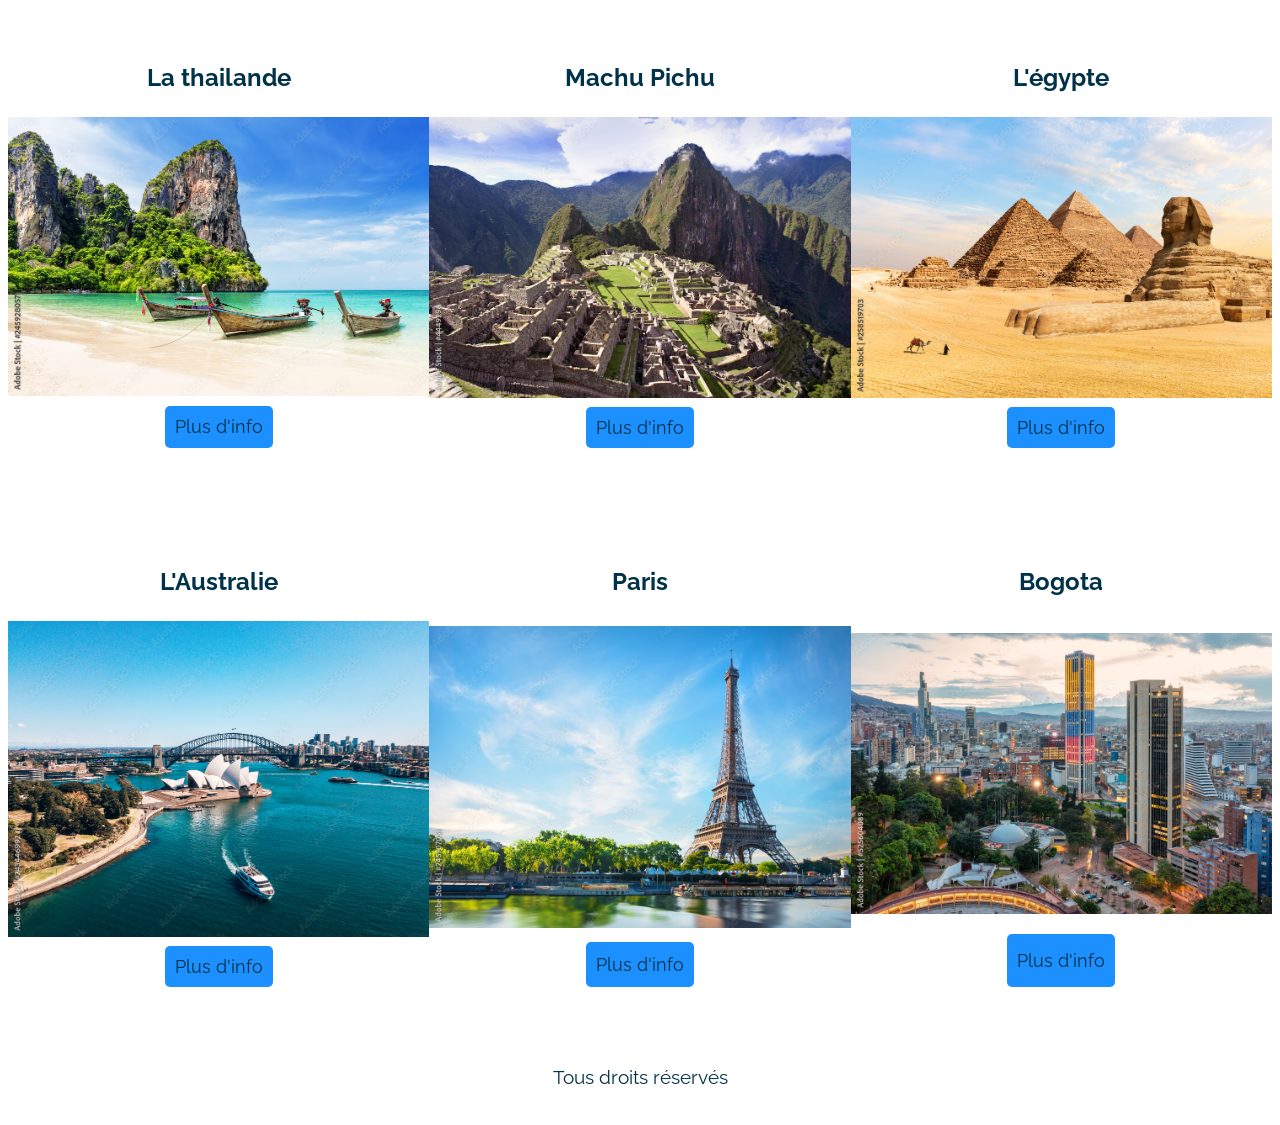
==== commit 0e8a75f7: "Menu mobile des modifications" ====
--- a/index.htm
+++ b/index.htm
@@ -12,7 +12,7 @@
 <body>
 
     <nav class="navigationPrincipal">
-        <input class="navigationPrincipal__input pour-ouvrir-fermer bouton-3d" type="checkbox">
+        <input class="navigationPrincipal__input pour-ouvrir-fermer boutonNavigation" type="checkbox">
 
         <div class="navigationPrincipal__conteneurDIV">
             <img class="logo navigationPrincipal__image" src="sass/assets/svg/logo.svg" alt="logo">
--- a/sass/style.css
+++ b/sass/style.css
@@ -30,7 +30,7 @@
 }
 
 h1 {
-  font-size: clamp(1rem, 2.5vw, 3rem);
+  font-size: 2em;
 }
 
 h2 {
@@ -236,7 +236,7 @@
 @media (max-width: 840px) {
   .navigationPrincipal {
     margin: 0;
-    position: fixed;
+    position: relative;
     inset: 0;
   }
   .navigationPrincipal__conteneurUL {
@@ -251,24 +251,39 @@
     pointer-events: all;
     display: block;
   }
-}
-.navigationPrincipal:has(input.pour-ouvrir-fermer:not(:checked)) {
-  pointer-events: none;
-  background-color: transparent;
-}
-
-.navigationPrincipal::has(input.pour-ouvrir-fermer:not(:checked)) a {
-  opacity: 0;
-}
-
-.navigationPrincipal__input.pour-ouvrir-fermer:before {
-  display: block;
-  min-width: 8ch;
-  content: "Ouvrir ≡";
-}
-
-.navigationPrincipal__input.pour-ouvrir-fermer:checked:before {
-  content: "Fermer ≡";
+  .navigationPrincipal:has(input.pour-ouvrir-fermer:not(:checked)) {
+    pointer-events: none;
+    background-color: transparent;
+  }
+  .navigationPrincipal:has(input.pour-ouvrir-fermer:not(:checked)) a {
+    opacity: 0;
+  }
+  .navigationPrincipal__input.pour-ouvrir-fermer:before {
+    display: block;
+    min-width: 8ch;
+    content: "Ouvrir ≡";
+  }
+  .navigationPrincipal__input.pour-ouvrir-fermer:checked:before {
+    content: "Fermer ≡";
+  }
+  .navigationPrincipal__image {
+    display: none;
+  }
+  .Recherche__input {
+    display: none;
+  }
+}
+@media (min-width: 840px) {
+  .navigationPrincipal__input.pour-ouvrir-fermer {
+    display: none;
+  }
+}
+.boutonNavigation {
+  position: relative;
+  top: 100px;
+  left: 5px;
+  width: -moz-fit-content;
+  width: fit-content;
 }
 
 footer {
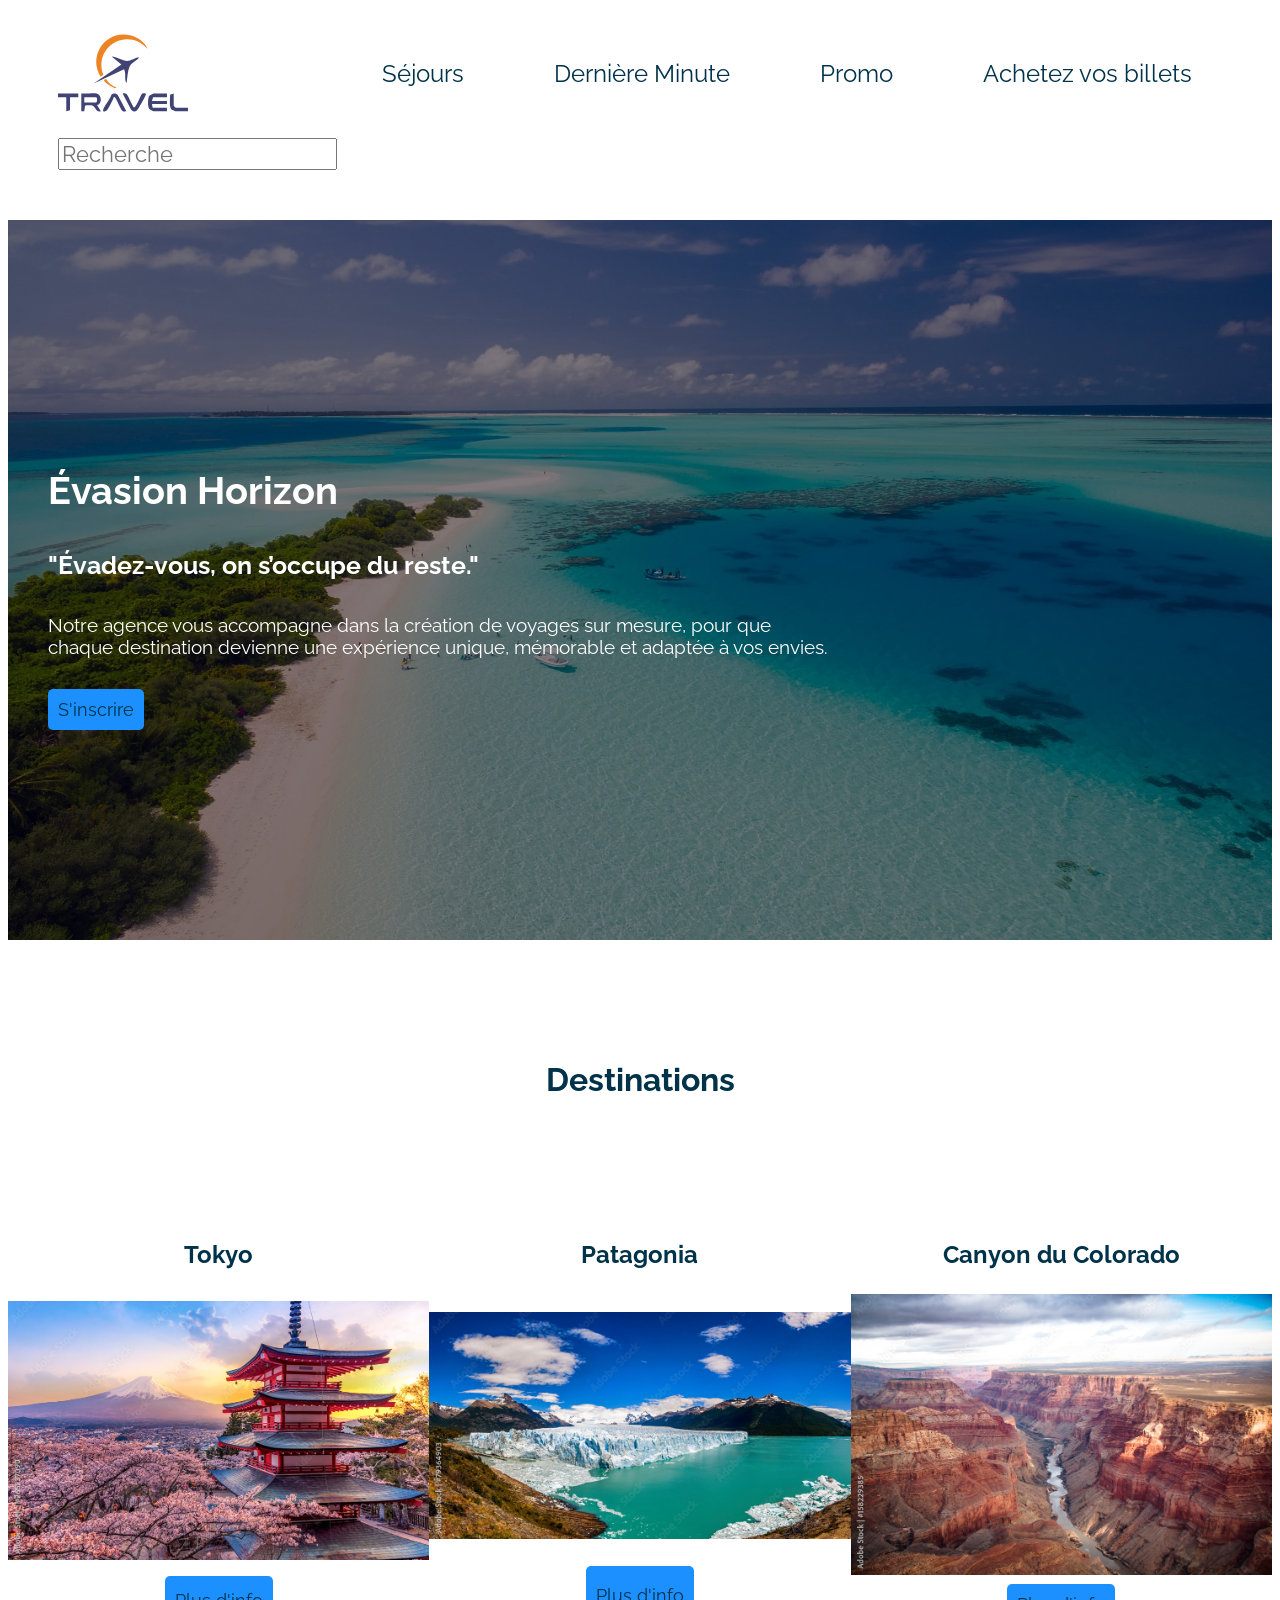
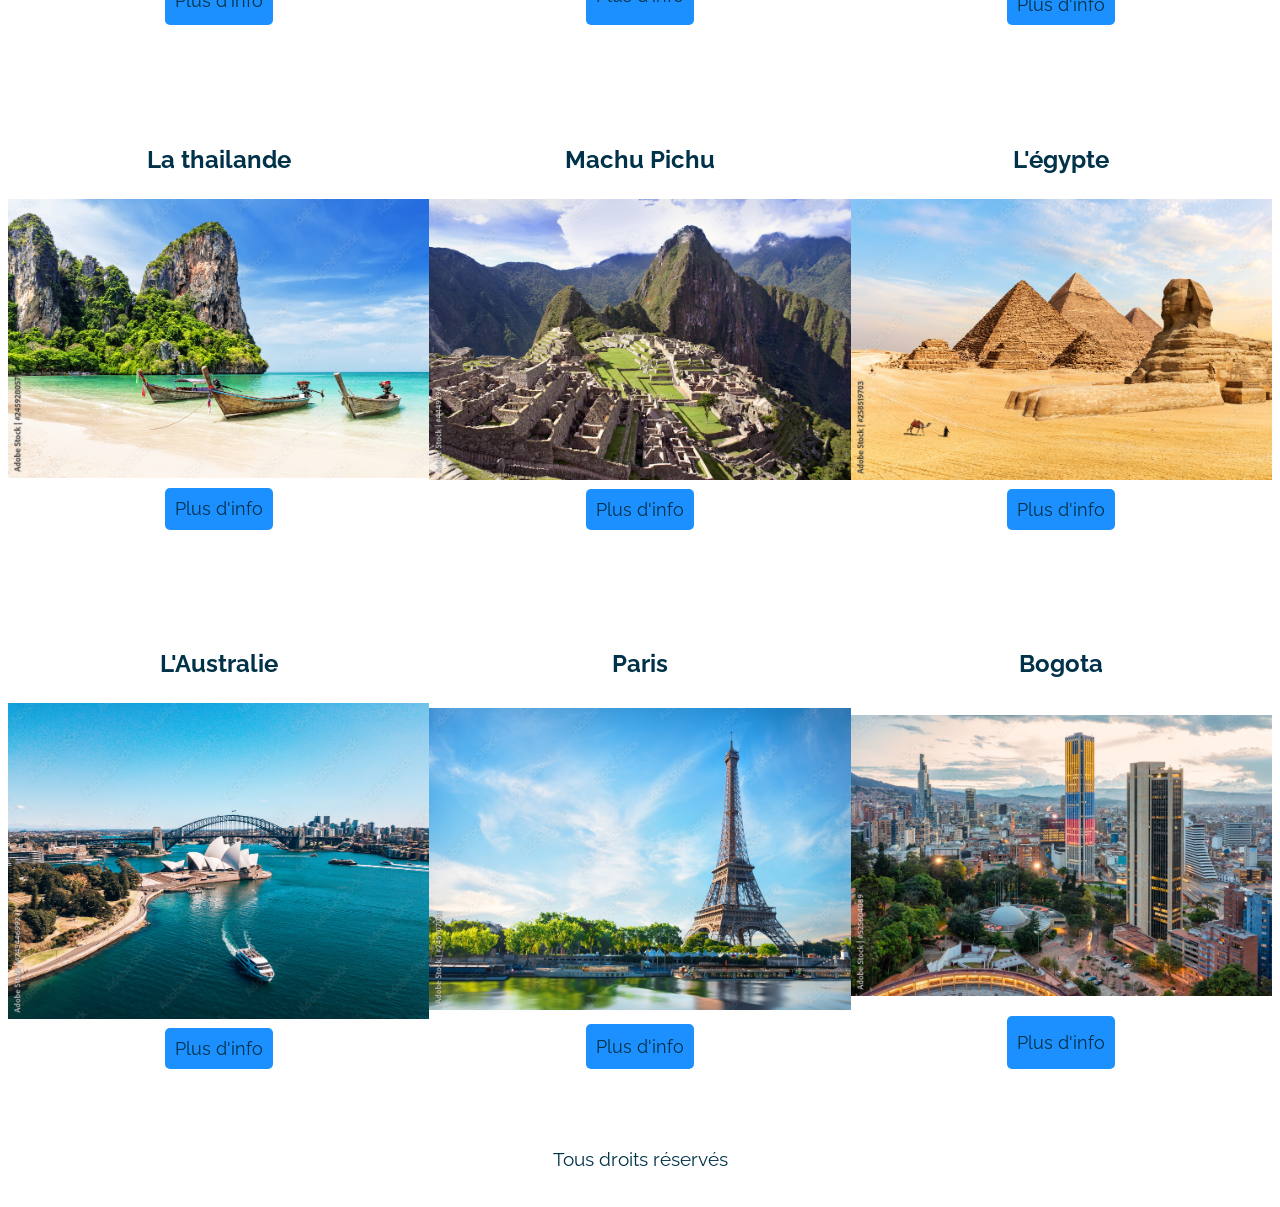
==== commit d44c73a8: "Menu mobile des modifications" ====
--- a/index.htm
+++ b/index.htm
@@ -10,10 +10,10 @@
     <title>Accueil</title>
 </head>
 <body>
-
+    
     <nav class="navigationPrincipal">
         <input class="navigationPrincipal__input pour-ouvrir-fermer boutonNavigation" type="checkbox">
-
+        
         <div class="navigationPrincipal__conteneurDIV">
             <img class="logo navigationPrincipal__image" src="sass/assets/svg/logo.svg" alt="logo">
         </div>
@@ -22,11 +22,15 @@
             <li><a href="">Dernière Minute</a></li>
             <li><a href="">Promo</a></li>
             <li><a href="">Achetez vos billets</a></li>
+            
         </ul>
-
-        <form class="Recherche">
-            <input type="text" placeholder="Recherche" class="Recherche__input">
-            <img class="Recherche__image" src="assets/p" width="15px" height="16px">
+        
+        <form class="navigationPrincipal_recherche">
+            <div class="navigationPrincipal_recherche-div">
+                
+                <input type="text" placeholder="Recherche" class="navigationPrincipal_recherche-input">
+                
+            </div>
         </form>
     </nav>
     
@@ -45,7 +49,7 @@
     
     
     <main>
-
+        
         <div class="titres">
             <h1>Destinations</h1>
         </div>
@@ -65,7 +69,7 @@
                 </button>
                 
             </article>
-
+            
             <article class="Grille__carte">
                 <div class="Grille__carte-titre">
                     <h2>Patagonia</h2>
@@ -79,7 +83,7 @@
                 </button>
                 
             </article>
-
+            
             <article class="Grille__carte">
                 <div class="Grille__carte-titre">
                     <h2>Canyon du Colorado</h2>
@@ -93,7 +97,7 @@
                 </button>
                 
             </article>
-
+            
             <article class="Grille__carte">
                 <div class="Grille__carte-titre">
                     <h2>La thailande</h2>
@@ -107,7 +111,7 @@
                 </button>
                 
             </article>
-
+            
             <article class="Grille__carte">
                 <div class="Grille__carte-titre">
                     <h2>Machu Pichu</h2>
@@ -121,7 +125,7 @@
                 </button>
                 
             </article>
-
+            
             <article class="Grille__carte">
                 <div class="Grille__carte-titre">
                     <h2>L'égypte</h2>
@@ -135,7 +139,7 @@
                 </button>
                 
             </article>
-
+            
             <article class="Grille__carte">
                 <div class="Grille__carte-titre">
                     <h2>L'Australie</h2>
@@ -149,7 +153,7 @@
                 </button>
                 
             </article>
-
+            
             <article class="Grille__carte">
                 <div class="Grille__carte-titre">
                     <h2>Paris</h2>
@@ -163,7 +167,7 @@
                 </button>
                 
             </article>
-
+            
             <article class="Grille__carte">
                 <div class="Grille__carte-titre">
                     <h2>Bogota</h2>
@@ -179,12 +183,12 @@
             </article>
             
         </section>
-
+        
         <footer>
             <p>Tous droits réservés</p>
         </footer>
         
-    
+        
     </main>
     
 </body>
--- a/sass/style.css
+++ b/sass/style.css
@@ -187,12 +187,17 @@
 
 nav ul {
   list-style-type: none;
-  padding: 0;
 }
 
 li {
   font-family: "Raleway", serif;
   font-size: 1.5em;
+  padding: 30px;
+}
+
+.navigationPrincipal_recherche-div {
+  display: flex;
+  flex-direction: row;
 }
 
 .navigationPrincipal__conteneurUL {
@@ -207,6 +212,9 @@
   flex-wrap: wrap;
   margin-bottom: 50px;
   justify-content: space-between;
+  align-items: center;
+  margin-left: 50px;
+  margin-right: 50px;
 }
 
 .navigationPrincipal__conteneurDIV {
@@ -228,8 +236,17 @@
 }
 
 .logo {
-  min-width: 80px;
-  min-height: 80px;
+  min-width: 130px;
+  min-height: 130px;
+}
+
+.navigationPrincipal_recherche {
+  display: flex;
+}
+
+.navigationPrincipal_recherche-input {
+  font-family: "Raleway", serif;
+  font-size: 22px;
 }
 
 /*Navigation mobile*/
@@ -266,10 +283,10 @@
   .navigationPrincipal__input.pour-ouvrir-fermer:checked:before {
     content: "Fermer ≡";
   }
-  .navigationPrincipal__image {
+  .navigationPrincipal_recherche-input {
     display: none;
   }
-  .Recherche__input {
+  label {
     display: none;
   }
 }
@@ -280,10 +297,14 @@
 }
 .boutonNavigation {
   position: relative;
-  top: 100px;
-  left: 5px;
+  top: 80px;
+  left: 120px;
   width: -moz-fit-content;
   width: fit-content;
+  border: 1px solid black;
+  padding: 10px;
+  border-radius: 5px;
+  font-size: 17px;
 }
 
 footer {
